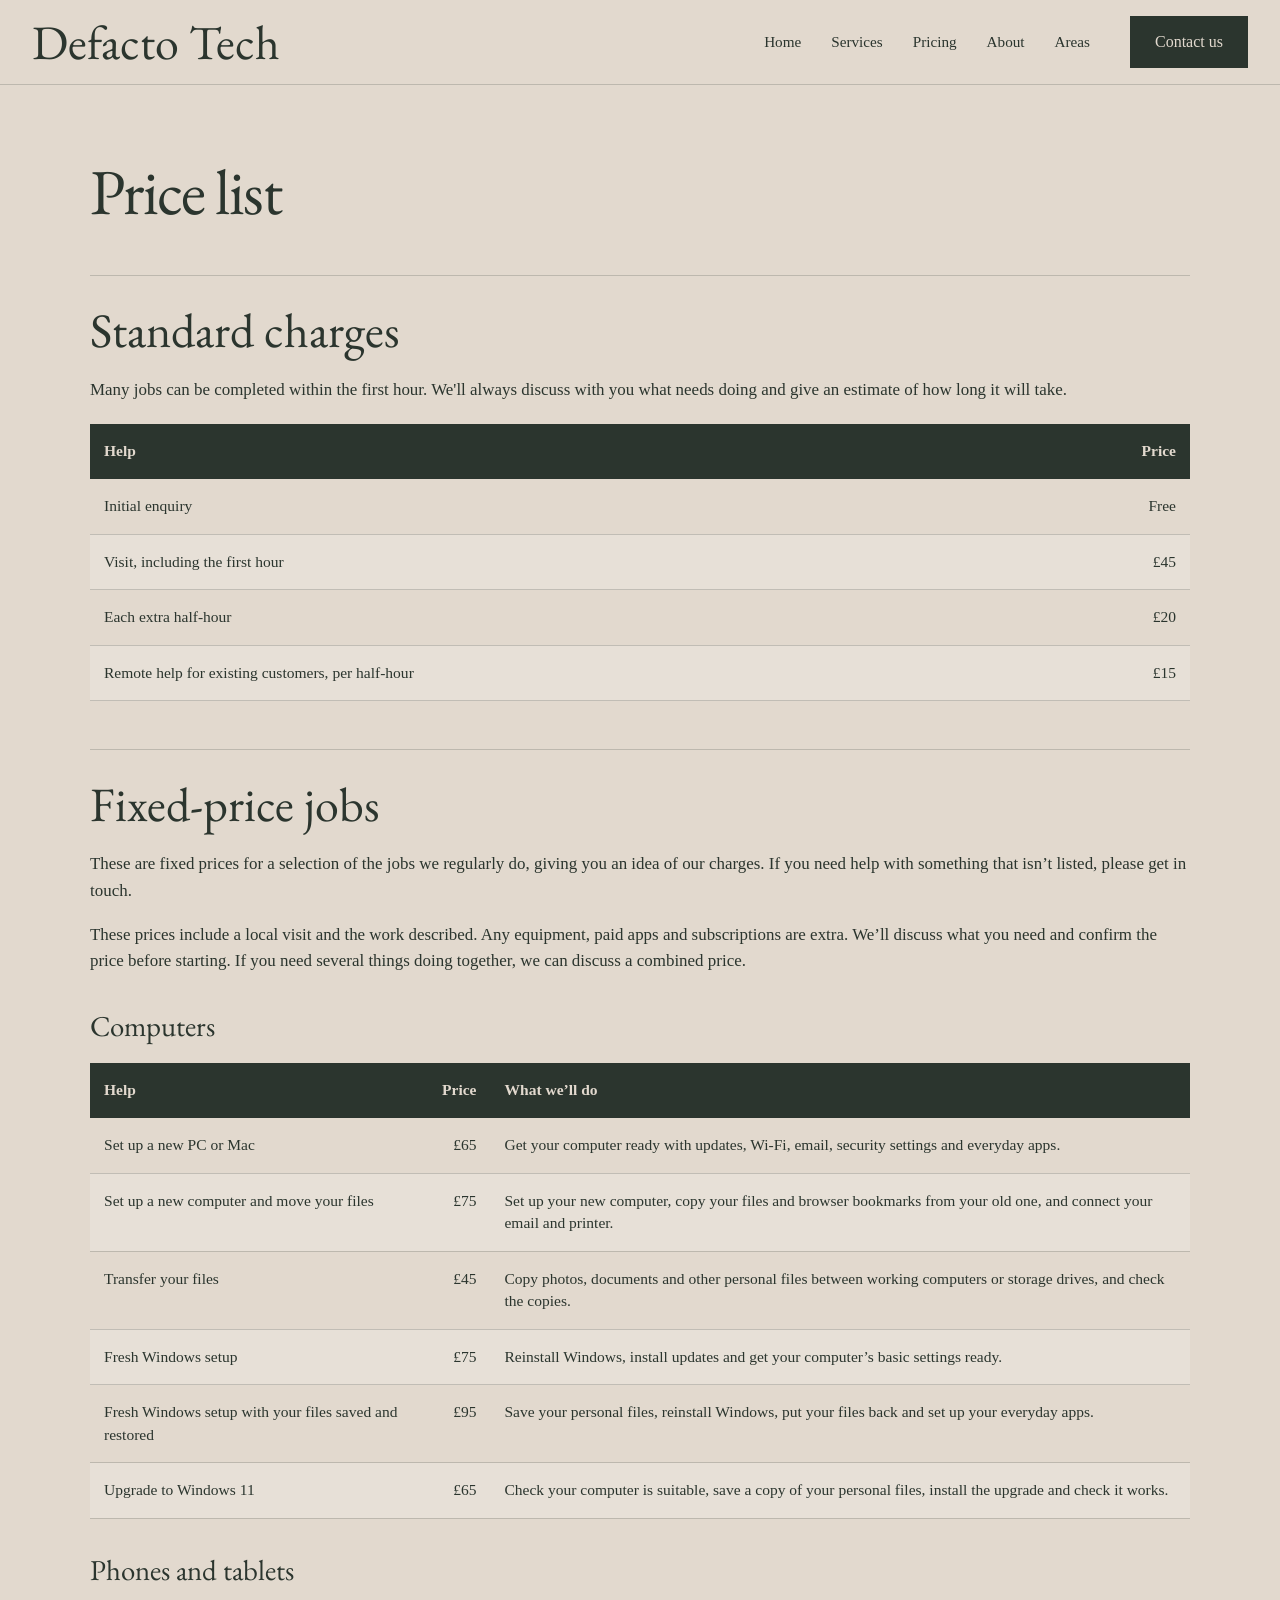
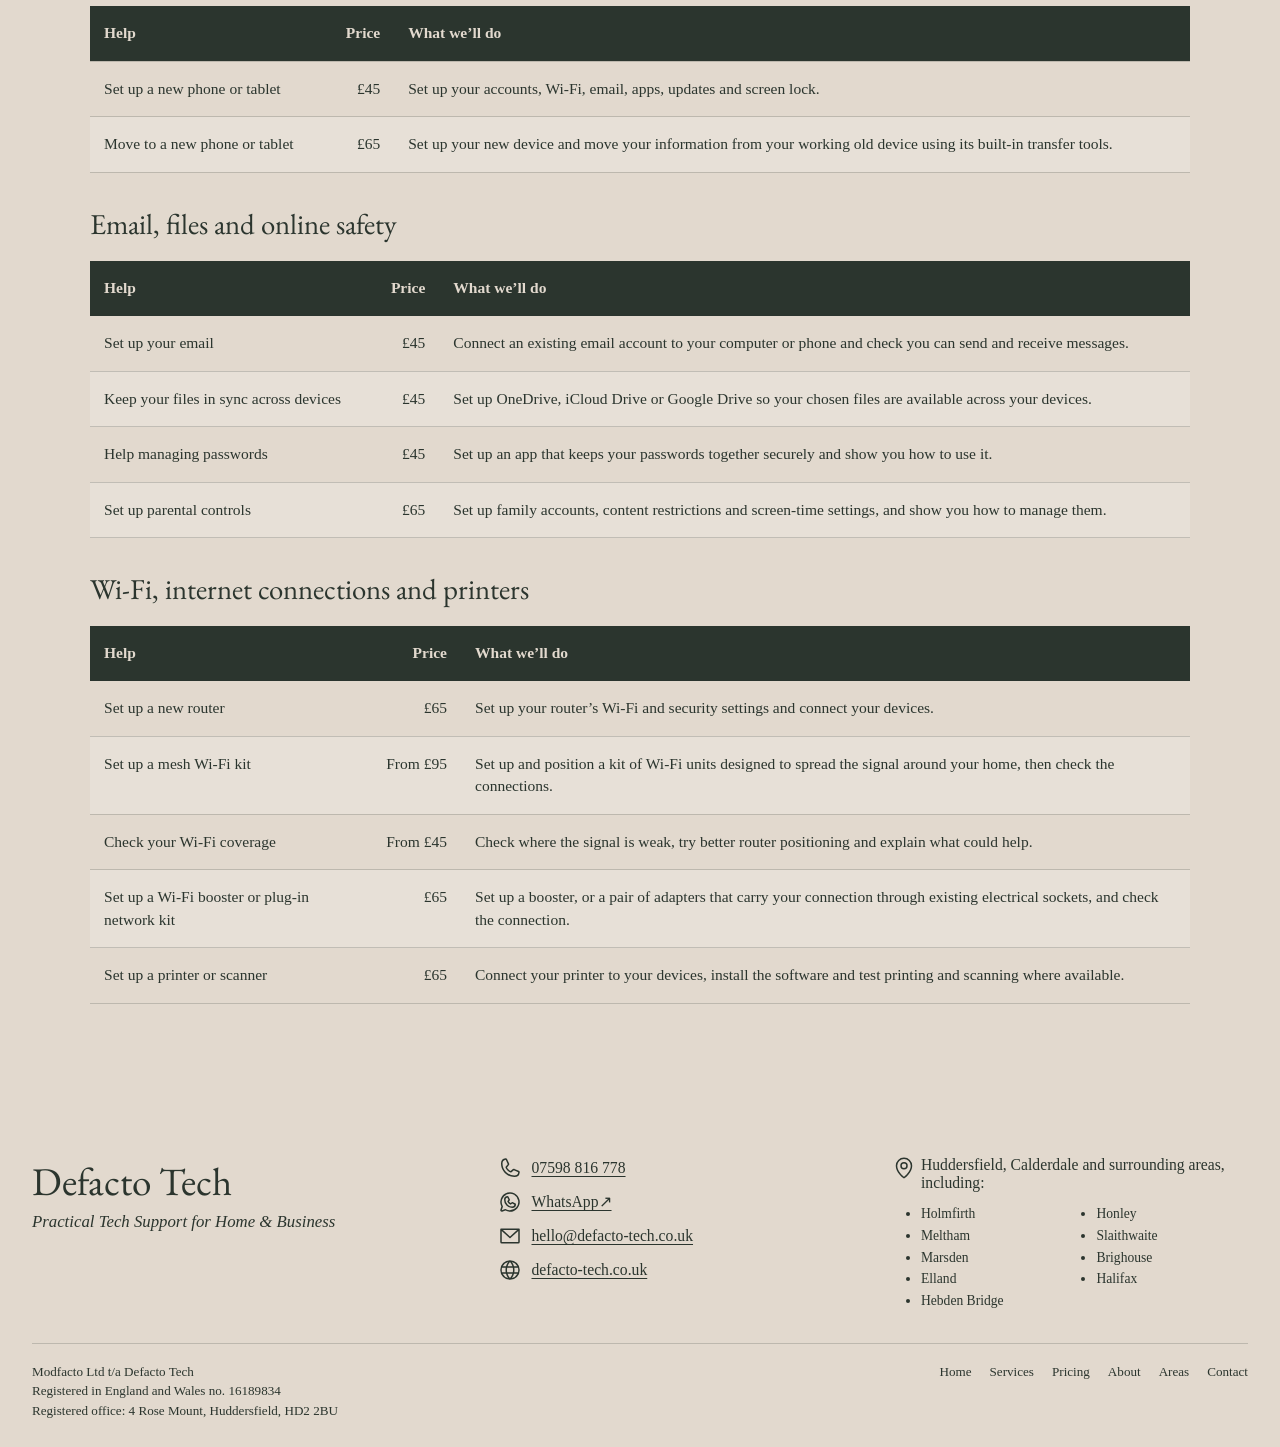
==== price-list.html @ 7c972bd9 "Build site from md/html/template, add prices" ====
<!doctype html>
<html lang="en-GB">
<head>
    <meta charset="utf-8">
    <meta name="viewport" content="width=device-width, initial-scale=1">
    <title>Defacto Tech: Prices</title>
    <link rel="stylesheet" href="css/site.css">
</head>
<body>
<header class="site-header">
            <div class="wrap header-inner">
                <a class="brand" href="index.html">Defacto Tech</a>
                <nav aria-label="Primary">
                    <a href="index.html">Home</a><a href="index.html#services">Services</a><a href="index.html#pricing">Pricing</a><a href="index.html#about">About</a><a href="#areas">Areas</a>
                </nav>
                <a class="btn primary" href="#contact">Contact us</a>
            </div>
        </header>

    <main class="section">
        <article class="wrap page-content">
<h1 id="price-list">Price list</h1>
<h2 id="standard-charges">Standard charges</h2>
<p>Many jobs can be completed within the first hour. We'll always
discuss with you what needs doing and give an estimate of how long it
will take.</p>
<table>
<thead>
<tr>
<th>Help</th>
<th style="text-align: right;">Price</th>
</tr>
</thead>
<tbody>
<tr>
<td>Initial enquiry</td>
<td style="text-align: right;">Free</td>
</tr>
<tr>
<td>Visit, including the first hour</td>
<td style="text-align: right;">£45</td>
</tr>
<tr>
<td>Each extra half-hour</td>
<td style="text-align: right;">£20</td>
</tr>
<tr>
<td>Remote help for existing customers, per half-hour</td>
<td style="text-align: right;">£15</td>
</tr>
</tbody>
</table>
<h2 id="fixed-price-jobs">Fixed-price jobs</h2>
<p>These are fixed prices for a selection of the jobs we regularly do,
giving you an idea of our charges. If you need help with something that
isn’t listed, please get in touch.</p>
<p>These prices include a local visit and the work described. Any
equipment, paid apps and subscriptions are extra. We’ll discuss what you
need and confirm the price before starting. If you need several things
doing together, we can discuss a combined price.</p>
<h3 id="computers">Computers</h3>
<table>
<thead>
<tr>
<th>Help</th>
<th style="text-align: right;">Price</th>
<th>What we’ll do</th>
</tr>
</thead>
<tbody>
<tr>
<td>Set up a new PC or Mac</td>
<td style="text-align: right;">£65</td>
<td>Get your computer ready with updates, Wi-Fi, email, security
settings and everyday apps.</td>
</tr>
<tr>
<td>Set up a new computer and move your files</td>
<td style="text-align: right;">£75</td>
<td>Set up your new computer, copy your files and browser bookmarks from
your old one, and connect your email and printer.</td>
</tr>
<tr>
<td>Transfer your files</td>
<td style="text-align: right;">£45</td>
<td>Copy photos, documents and other personal files between working
computers or storage drives, and check the copies.</td>
</tr>
<tr>
<td>Fresh Windows setup</td>
<td style="text-align: right;">£75</td>
<td>Reinstall Windows, install updates and get your computer’s basic
settings ready.</td>
</tr>
<tr>
<td>Fresh Windows setup with your files saved and restored</td>
<td style="text-align: right;">£95</td>
<td>Save your personal files, reinstall Windows, put your files back and
set up your everyday apps.</td>
</tr>
<tr>
<td>Upgrade to Windows 11</td>
<td style="text-align: right;">£65</td>
<td>Check your computer is suitable, save a copy of your personal files,
install the upgrade and check it works.</td>
</tr>
</tbody>
</table>
<h3 id="phones-and-tablets">Phones and tablets</h3>
<table>
<thead>
<tr>
<th>Help</th>
<th style="text-align: right;">Price</th>
<th>What we’ll do</th>
</tr>
</thead>
<tbody>
<tr>
<td>Set up a new phone or tablet</td>
<td style="text-align: right;">£45</td>
<td>Set up your accounts, Wi-Fi, email, apps, updates and screen
lock.</td>
</tr>
<tr>
<td>Move to a new phone or tablet</td>
<td style="text-align: right;">£65</td>
<td>Set up your new device and move your information from your working
old device using its built-in transfer tools.</td>
</tr>
</tbody>
</table>
<h3 id="email-files-and-online-safety">Email, files and online
safety</h3>
<table>
<thead>
<tr>
<th>Help</th>
<th style="text-align: right;">Price</th>
<th>What we’ll do</th>
</tr>
</thead>
<tbody>
<tr>
<td>Set up your email</td>
<td style="text-align: right;">£45</td>
<td>Connect an existing email account to your computer or phone and
check you can send and receive messages.</td>
</tr>
<tr>
<td>Keep your files in sync across devices</td>
<td style="text-align: right;">£45</td>
<td>Set up OneDrive, iCloud Drive or Google Drive so your chosen files
are available across your devices.</td>
</tr>
<tr>
<td>Help managing passwords</td>
<td style="text-align: right;">£45</td>
<td>Set up an app that keeps your passwords together securely and show
you how to use it.</td>
</tr>
<tr>
<td>Set up parental controls</td>
<td style="text-align: right;">£65</td>
<td>Set up family accounts, content restrictions and screen-time
settings, and show you how to manage them.</td>
</tr>
</tbody>
</table>
<h3 id="wi-fi-internet-connections-and-printers">Wi-Fi, internet
connections and printers</h3>
<table>
<thead>
<tr>
<th>Help</th>
<th style="text-align: right;">Price</th>
<th>What we’ll do</th>
</tr>
</thead>
<tbody>
<tr>
<td>Set up a new router</td>
<td style="text-align: right;">£65</td>
<td>Set up your router’s Wi-Fi and security settings and connect your
devices.</td>
</tr>
<tr>
<td>Set up a mesh Wi-Fi kit</td>
<td style="text-align: right;">From £95</td>
<td>Set up and position a kit of Wi-Fi units designed to spread the
signal around your home, then check the connections.</td>
</tr>
<tr>
<td>Check your Wi-Fi coverage</td>
<td style="text-align: right;">From £45</td>
<td>Check where the signal is weak, try better router positioning and
explain what could help.</td>
</tr>
<tr>
<td>Set up a Wi-Fi booster or plug-in network kit</td>
<td style="text-align: right;">£65</td>
<td>Set up a booster, or a pair of adapters that carry your connection
through existing electrical sockets, and check the connection.</td>
</tr>
<tr>
<td>Set up a printer or scanner</td>
<td style="text-align: right;">£65</td>
<td>Connect your printer to your devices, install the software and test
printing and scanning where available.</td>
</tr>
</tbody>
</table>
        </article>
    </main>

<footer class="h-card" id="contact">
            <div class="wrap">
                <div class="footer-top">
                    <div>
                        <div class="display footer-brand p-name">Defacto Tech</div>
                        <div class="footer-tagline">
                            Practical Tech Support for Home &amp; Business
                        </div>
                    </div>
                    <address class="contact-list">
                        <div>
                            <img class="icon" src="icons/phone.svg" alt="">
                            <a class="p-tel" href="tel:+447598816778">07598 816 778</a>
                        </div>
                        <div><img class="icon" src="icons/whatsapp-logo.svg" alt=""><a href="https://wa.me/447598816778">WhatsApp↗</a></div>
                        <div><img class="icon" src="icons/mail.svg" alt=""><a class="u-email" href="mailto:hello@defacto-tech.co.uk">hello@defacto-tech.co.uk</a></div>
                        <div><img class="icon" src="icons/globe.svg" alt=""><a class="u-url" href="https://defacto-tech.co.uk">defacto-tech.co.uk</a></div>
                    </address>
                    <div class="contact-list" id="areas">
                        <div>
                            <img class="icon" src="icons/map-pin.svg" alt="">
                            <span>
                                Huddersfield, Calderdale and
                                surrounding areas, including:
                            </span>
                            <ul>
                                <li>Holmfirth</li>
                                <li>Honley</li>
                                <li>Meltham</li>
                                <li>Slaithwaite</li>
                                <li>Marsden</li>
                                <li>Brighouse</li>
                                <li>Elland</li>
                                <li>Halifax</li>
                                <li>Hebden Bridge</li>
                            </ul>
                        </div>
                    </div>
                </div>
                <hr class="footer-rule">
                <div class="footer-bottom">
                    <div>
                        Modfacto Ltd t/a Defacto Tech<br>
                        Registered in England and Wales no. 16189834<br>
                        Registered office: 4 Rose Mount, Huddersfield, HD2 2BU
                    </div>
                    <nav class="footer-links" aria-label="Footer">
                        <a href="index.html">Home</a>
                        <a href="index.html#services">Services</a>
                        <a href="index.html#pricing">Pricing</a>
                        <a href="index.html#about">About</a>
                        <a href="#areas">Areas</a>
                        <a href="#contact">Contact</a>
                    </nav>
                </div>
            </div>
        </footer>
</body>
</html>
---- css/site.css ----
@font-face {
    font-family: 'EB Garamond';
    src: url('../fonts/EBGaramond-Regular.ttf') format('truetype');
    font-style: normal;
    font-weight: 400;
    font-display: swap;
}
:root {
    --cream: #e2d9ce;
    --green: #2b352e;
    --line: rgba(43,53,46,.20);
    --card: rgba(255,255,255,.18);
    --max: 1320px;
    --font-display: 'EB Garamond', Georgia, serif;
}
* { box-sizing: border-box; }
html { scroll-behavior: smooth; }
body {
    margin: 0;
    background: var(--cream);
    color: var(--green);
    font-family: Georgia, serif;
}
a { color: inherit; }
img { display:block; width:100%; height:auto; }
.wrap { width:min(calc(100% - 64px), var(--max)); margin-inline:auto; }
.display { font-family:var(--font-display); font-weight:400; }
.eyebrow { font-size:.78rem; letter-spacing:.20em; text-transform:uppercase; }
.site-header { border-bottom:1px solid var(--line); }
.header-inner { height:84px; display:flex; align-items:center; gap:40px; }
.brand { font-family:var(--font-display); font-size:3rem; text-decoration:none; margin-right:auto; }
.site-header nav { display:flex; gap:30px; font-size:.95rem; }
.site-header nav a { text-decoration:none; padding:8px 0; border-bottom:1px solid transparent; }
.site-header nav a:hover { border-color:currentColor; }
.btn { display:inline-flex; align-items:center; justify-content:center; min-height:52px; padding:0 24px; border:1px solid var(--green); text-decoration:none; font-size:1rem; }
.btn .arrow { margin-left:.65em; }
.btn.primary { background:var(--green); color:var(--cream); }
.btn.light { background:var(--cream); color:var(--green); border-color:var(--cream); }
.hero { border-bottom:1px solid var(--line); }
.hero-inner { display:grid; grid-template-columns:1.5fr 1fr; }
.hero-copy { padding:72px 30px 58px 0; }
.hero-copy h1 { font-size:clamp(3.1rem,5vw,5.6rem); line-height:.94; margin:26px 0 24px; letter-spacing:-.025em; }
.hero-copy p { font-size:1.25rem; line-height:1.52; margin:0 0 32px; }
.hero-actions { display:flex; gap:14px; flex-wrap:wrap; margin-bottom:44px; }
.audience { display:flex; gap:28px; flex-wrap:wrap; margin:0; padding:0; list-style:none; font-size:.93rem; }
.audience li { display:inline-flex; align-items:center; gap:9px; }
.hero-image { height:auto; align-self:end; padding: 72px 0 58px 0; }
.icon { width:24px; height:24px; flex:0 0 auto; }
.section { padding:72px 0; }
.section-head { display:flex; justify-content:space-between; gap:40px; align-items:end; margin-bottom:28px; }
.section h2 { font-size:3.2rem; line-height:1; margin:14px 0 0; font-weight:400; }
.section-head p { margin:8px 1px 6px; font-size:1.2rem; opacity: 0.7; }
.services { display:grid; grid-template-columns:repeat(5,1fr); gap:14px; margin:0; padding:0; list-style:none; }
.service { background:var(--card); border:1px solid rgba(43,53,46,.08); padding:24px 20px 26px; min-height:260px; }
.service .round { width:54px; height:54px; border-radius:50%; background:var(--green); color:var(--cream); display:grid; place-items:center; margin-bottom:22px; }
.service h3 { font-family:var(--font-display); font-size:1.35rem; line-height:1.05; margin:0 0 20px; font-weight:400; }
.service p { font-size:.97rem; line-height:1.45; margin:0; }
.pricing { border-top:1px solid var(--line); }
.pricing > .wrap > .eyebrow { margin-bottom:14px; }
.pricing-content {
    display:grid;
    grid-template-columns:minmax(0,1fr) minmax(0,1fr);
    gap:clamp(40px,5vw,80px);
    align-items:start;
}

.pricing-copy h2 { margin-top:0; }
.pricing-copy p { max-width:42rem; margin:0; font-size:1.06rem; line-height:1.58; }
.pricing-copy h2 + p { margin-top:24px; }
.pricing-copy p + p { margin-top:.65em; }

.pricing-rates {
    display:grid;
    grid-template-columns:1fr;
    margin:0;
    border-top:1px solid var(--line);
}

.pricing-rate {
    padding:24px 12px;
    display:grid;
    grid-template-columns:1fr auto;
    align-items:center;
    gap:24px;
    border-bottom:1px solid var(--line);
}

.pricing-rate dt {
    line-height:1.4;
}

.pricing-rate-title,
.pricing-rate-note {
    display:block;
}

.pricing-rate-title {
    font-size:1.15rem;
    font-weight:600;
    line-height:1.25;
}

.pricing-rate-note {
    margin-top:4px;
    font-size:.95rem;
    line-height:1.4;
    opacity:.7;
}

.pricing-rate dd {
    margin:0;
    font-family:var(--font-display);
    font-size:clamp(2.75rem,3.5vw,3.5rem);
    line-height:1;
    white-space:nowrap;
}

.about { border-top:1px solid var(--line); border-bottom:1px solid var(--line); }
.about-grid { display:grid; grid-template-columns:.83fr 1.12fr .82fr; gap:18px 44px; align-items:start; }
.about-grid > .eyebrow { grid-column:2; grid-row:1; }
.about-image { grid-column:1; grid-row:2; height:100%; min-height:0; object-fit:cover; object-position:center; }
.about-copy { grid-column:2; grid-row:2; }
.about-copy > h2 { line-height:.98; margin:0 0 26px; }
.about-copy p { font-size:1.06rem; line-height:1.58; margin:0; }
.about-experience { margin:0 0 36px; }
.about-experience h2 { margin:0 0 12px; font-size:1.7rem; }
.about-experience p { margin:0; font-size:1.06rem; line-height:1.58; }
.checks { grid-column:3; grid-row:2; align-self:center; border-left:1px solid var(--line); margin:0; padding-left:32px; display:grid; gap:15px; list-style:none; }
.check { display:flex; align-items:center; gap:12px; font-size:.98rem; }
.check .mark { width:23px; height:23px; border-radius:50%; background:var(--green); display:grid; place-items:center; }
.check .mark img { width:14px; height:14px; }
.cta { background:var(--green); color:var(--cream); }
.cta-inner { min-height:150px; display:grid; grid-template-columns:1fr auto; align-items:center; gap:40px; }
.cta h2 { font-family:var(--font-display); font-size:2.7rem; font-weight:400; margin:0 0 8px; }
.cta p { margin:0; font-size:1.08rem; opacity:.86; }
footer { padding:48px 0 26px; }
.footer-top { display:grid; grid-template-columns:1.2fr 1fr 1fr; gap:38px; align-items:start; }
.footer-brand { font-size:2.45rem; margin-bottom:5px; }
.footer-tagline { font-style:italic; font-size:1.05rem; }
.contact-list { display:grid; gap:10px; font-style:normal; }
.contact-list div { display:flex; gap:10px; align-items:center; font-size:.98rem; }
.contact-list a { text-underline-offset:.18em; }
.footer-rule { border:0; border-top:1px solid var(--line); margin:34px 0 18px; }
.footer-bottom { display:flex; justify-content:space-between; gap:24px; font-size:.82rem; line-height:1.5; }
.footer-links { display:flex; gap:18px; flex-wrap:wrap; }
.footer-links a { text-decoration:none; }

#areas > div {
    display: grid;
    grid-template-columns: 1.2rem minmax(0, 1fr);
    align-items: start;
}

#areas .icon {
    grid-column: 1;
    grid-row: 1 / 3;
}

#areas span {
    grid-column: 2;
}

#areas ul {
    grid-column: 2;
    display: grid;
    font-size: 0.85rem;
    grid-template-columns: repeat(2, minmax(0, 1fr));
    gap: 0.35rem 1.5rem;
    margin: 0.3rem 0 0;
    padding: 0;
}

@media (max-width: 480px) {
    #areas ul {
        grid-template-columns: 1fr 1fr;
        column-gap: 0.75rem;
    }
}


@media (max-width:1100px) {
    .services { grid-template-columns:repeat(3,1fr); }
    .about-grid { grid-template-columns:1fr 1.35fr; }
    .checks { grid-column:1/-1; grid-row:3; border-left:0; border-top:1px solid var(--line); padding:26px 0 0; grid-template-columns:repeat(2,1fr); }
}
  @media (max-width:820px) {
      .wrap { width:min(calc(100% - 36px), var(--max)); }
      .header-inner { height:auto; padding:20px 0; flex-wrap:wrap; }
      .brand { width:100%; }
      .site-header nav { order:3; width:100%; overflow:auto; gap:22px; }
      .site-header nav a { flex:0 0 auto; }
      .hero-inner { grid-template-columns:1fr; }
      .hero-copy { padding:54px 0 46px; }
      .services { grid-template-columns:repeat(2,1fr); }
      .pricing-content { grid-template-columns: 1fr; gap: 2.5rem; }
      .pricing-rate { gap: 1rem; }
      .pricing-rate dd { font-size: 2.5rem; }
      .about-grid { grid-template-columns:1fr; }
      .about-grid > .eyebrow { grid-column:1; }
      .about-image { height:auto; aspect-ratio:4/3; }
      .about-copy { grid-column:1; grid-row:3; }
      .checks { grid-column:1; grid-row:4; grid-template-columns:1fr; }
      .cta-inner { grid-template-columns:1fr; padding:38px 0; }
      .footer-top { grid-template-columns:1fr; }
      .footer-bottom { flex-direction:column; }
  }
  @media (max-width:520px) {
      .header-inner { gap:16px 20px; }
      .brand { width:auto; font-size:1.8rem; }
      .header-inner > .btn { min-height:44px; margin-left:auto; padding:0 16px; }
      .hero-copy h1 { font-size:3.35rem; }
      .section { padding:54px 0; }
      .section-head { display:block; }
      .section-head > p { margin-top:18px; }
      .services { grid-template-columns:1fr; }
      .section h2 { font-size:2.7rem; }
  }

/* Markdown content pages, including the price list. */
.page-content {
    max-width:1100px;
    font-size:1.06rem;
    line-height:1.58;
    overflow-wrap:break-word;
}
.page-content h1,
.page-content h2,
.page-content h3,
.page-content h4 {
    font-family:var(--font-display);
    font-weight:400;
    line-height:1.1;
}
.page-content h1 {
    margin:0 0 24px;
    font-size:clamp(2.6rem,5vw,4.5rem);
    letter-spacing:-.025em;
}
.page-content h2 {
    margin:48px 0 20px;
    padding-top:28px;
    border-top:1px solid var(--line);
    font-size:clamp(2rem,4vw,3rem);
}
.page-content h3 { margin:36px 0 18px; font-size:1.8rem; }
.page-content h4 { margin:24px 0 12px; font-size:1.4rem; }
.page-content p { margin:0 0 1em; }
.page-content a { text-underline-offset:.18em; }
.page-content table {
    width:100%;
    margin:20px 0 32px;
    border-collapse:collapse;
    font-size:.97rem;
    line-height:1.45;
}
.page-content thead { background:var(--green); color:var(--cream); }
.page-content th,
.page-content td {
    padding:16px 14px;
    border-bottom:1px solid var(--line);
    text-align:left;
    vertical-align:top;
}
.page-content th { font-weight:600; }
.page-content tbody tr:nth-child(even) { background:var(--card); }
.page-content td[style*="text-align: right"],
.page-content th[style*="text-align: right"] { white-space:nowrap; }

@media (max-width:700px) {
    .page-content { font-size:1rem; }
    .page-content h2 { margin-top:36px; }
    .page-content table { display:block; overflow-x:auto; font-size:.9rem; }
    .page-content th,
    .page-content td { padding:12px 8px; }
}
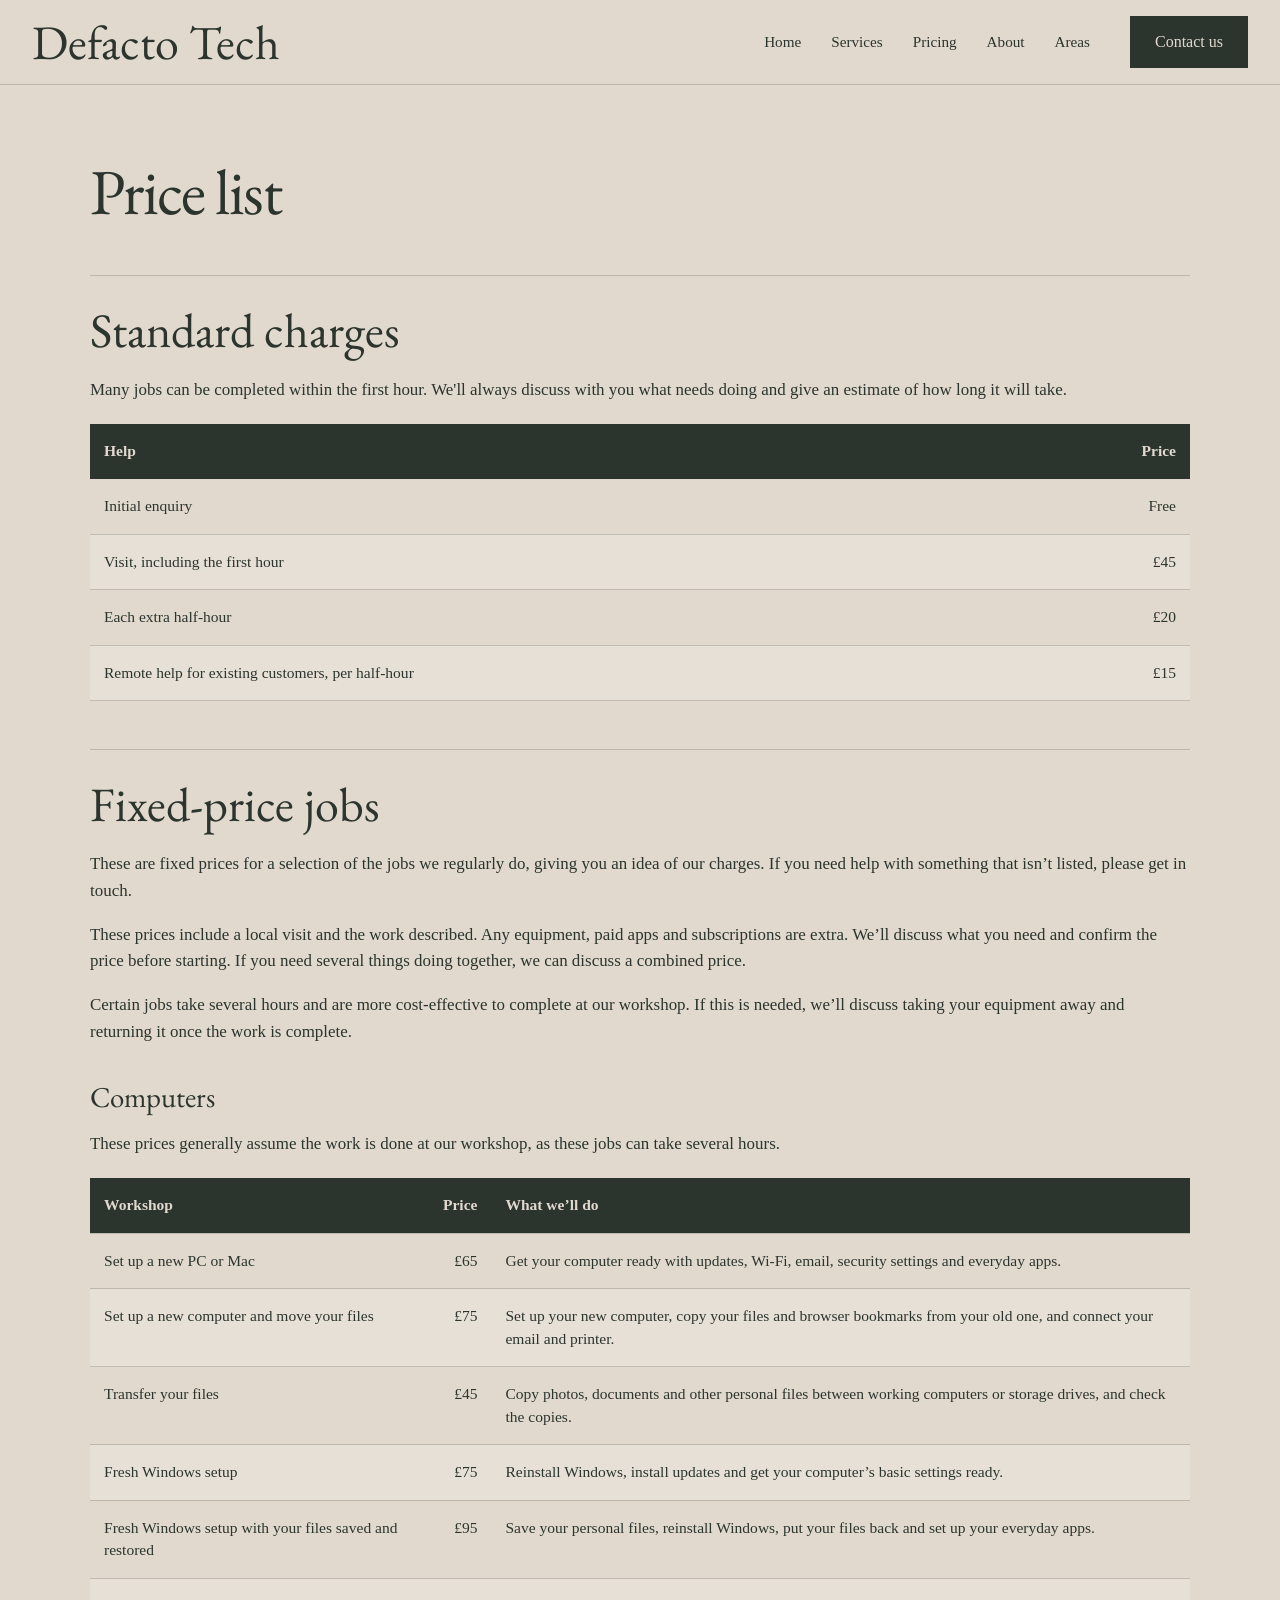
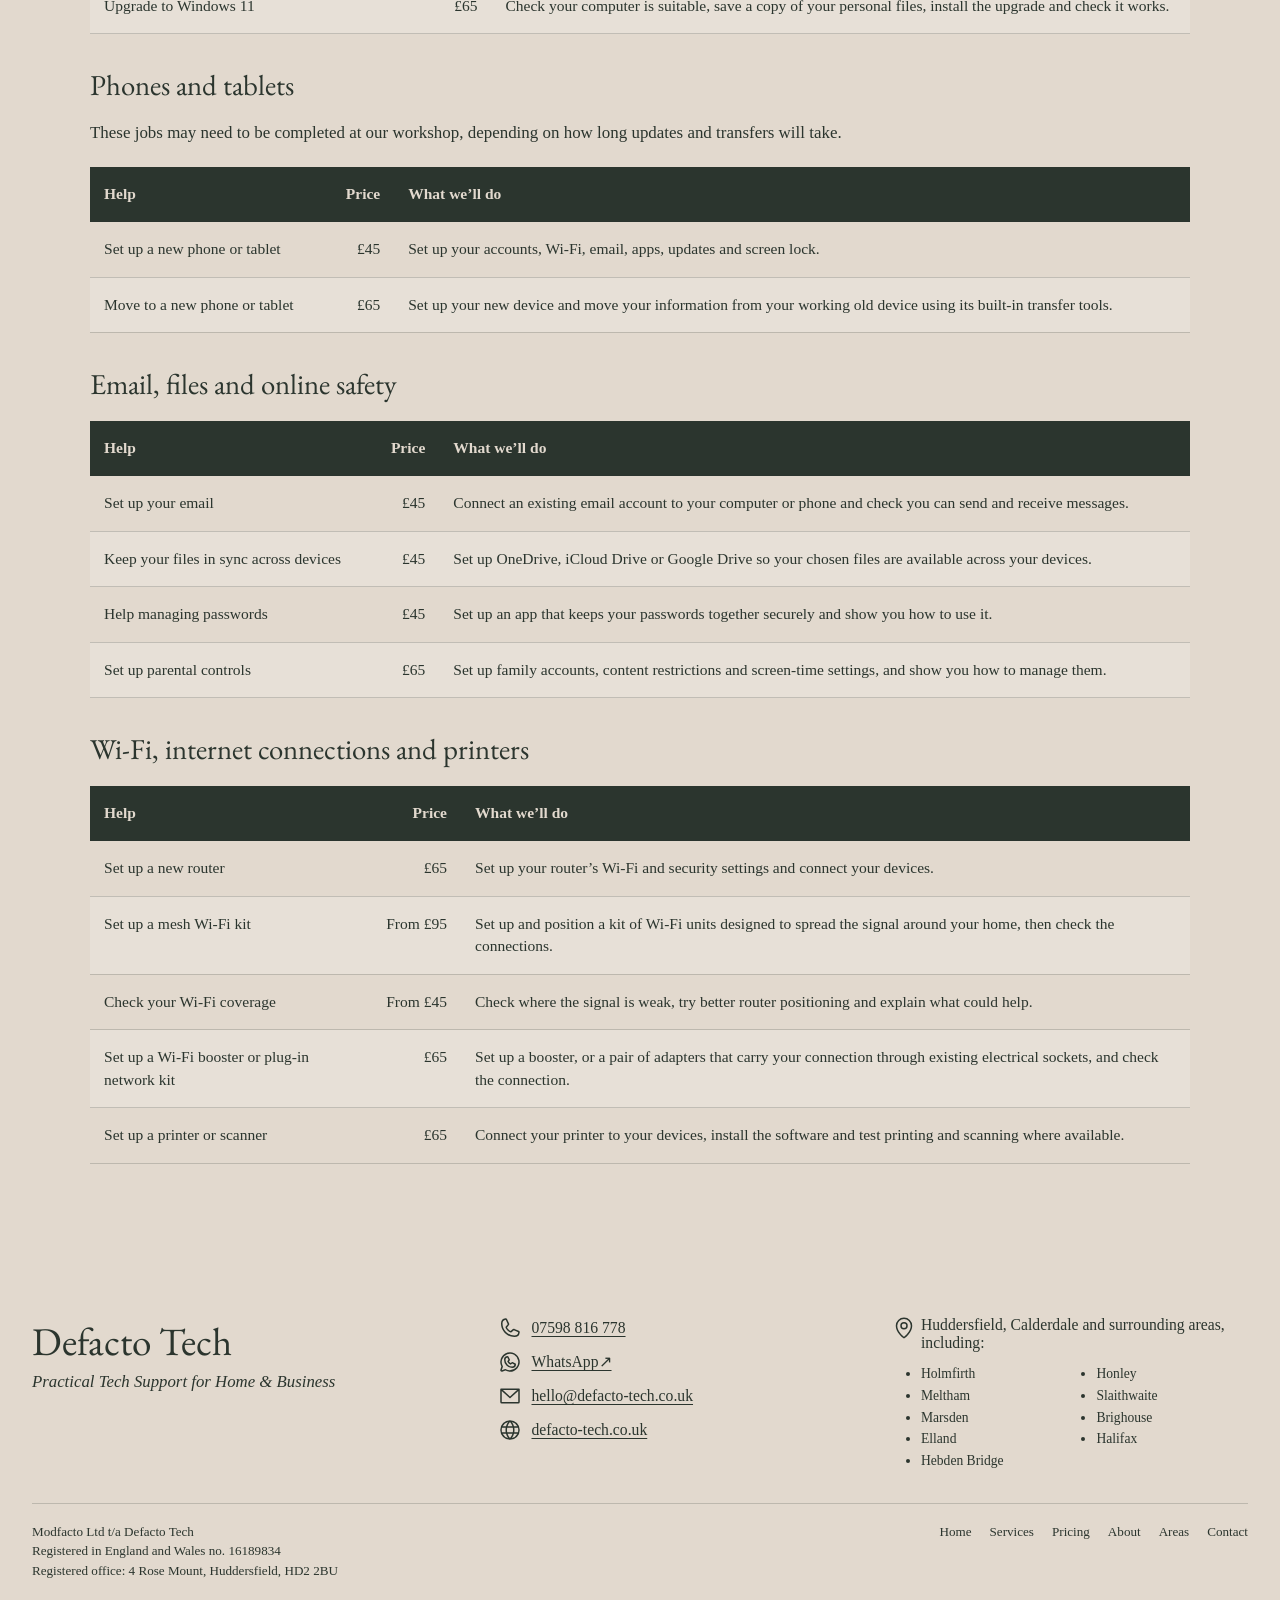
==== commit 17ed041a: "Tweak pricing wording" ====
--- a/price-list.html
+++ b/price-list.html
@@ -58,11 +58,16 @@
 equipment, paid apps and subscriptions are extra. We’ll discuss what you
 need and confirm the price before starting. If you need several things
 doing together, we can discuss a combined price.</p>
+<p>Certain jobs take several hours and are more cost-effective to
+complete at our workshop. If this is needed, we’ll discuss taking your
+equipment away and returning it once the work is complete.</p>
 <h3 id="computers">Computers</h3>
-<table>
-<thead>
-<tr>
-<th>Help</th>
+<p>These prices generally assume the work is done at our workshop, as
+these jobs can take several hours.</p>
+<table>
+<thead>
+<tr>
+<th>Workshop</th>
 <th style="text-align: right;">Price</th>
 <th>What we’ll do</th>
 </tr>
@@ -107,6 +112,8 @@
 </tbody>
 </table>
 <h3 id="phones-and-tablets">Phones and tablets</h3>
+<p>These jobs may need to be completed at our workshop, depending on how
+long updates and transfers will take.</p>
 <table>
 <thead>
 <tr>
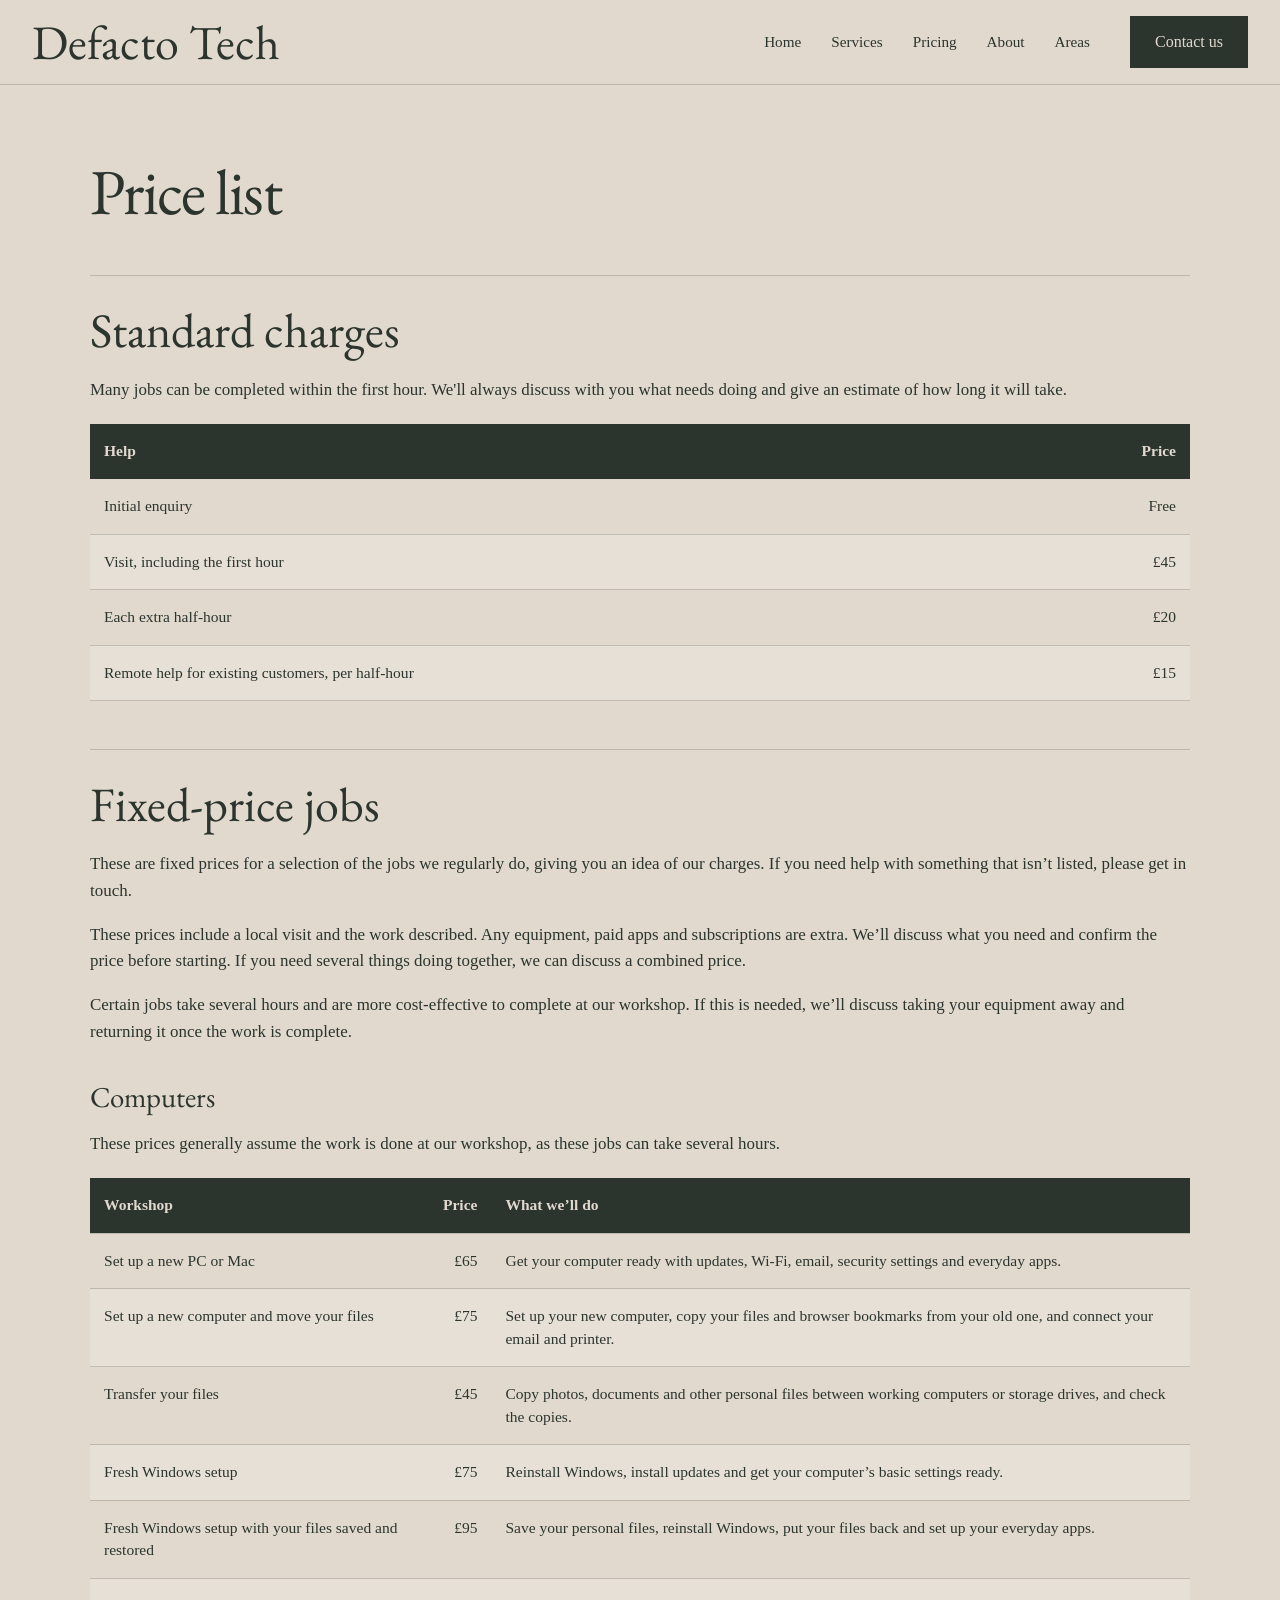
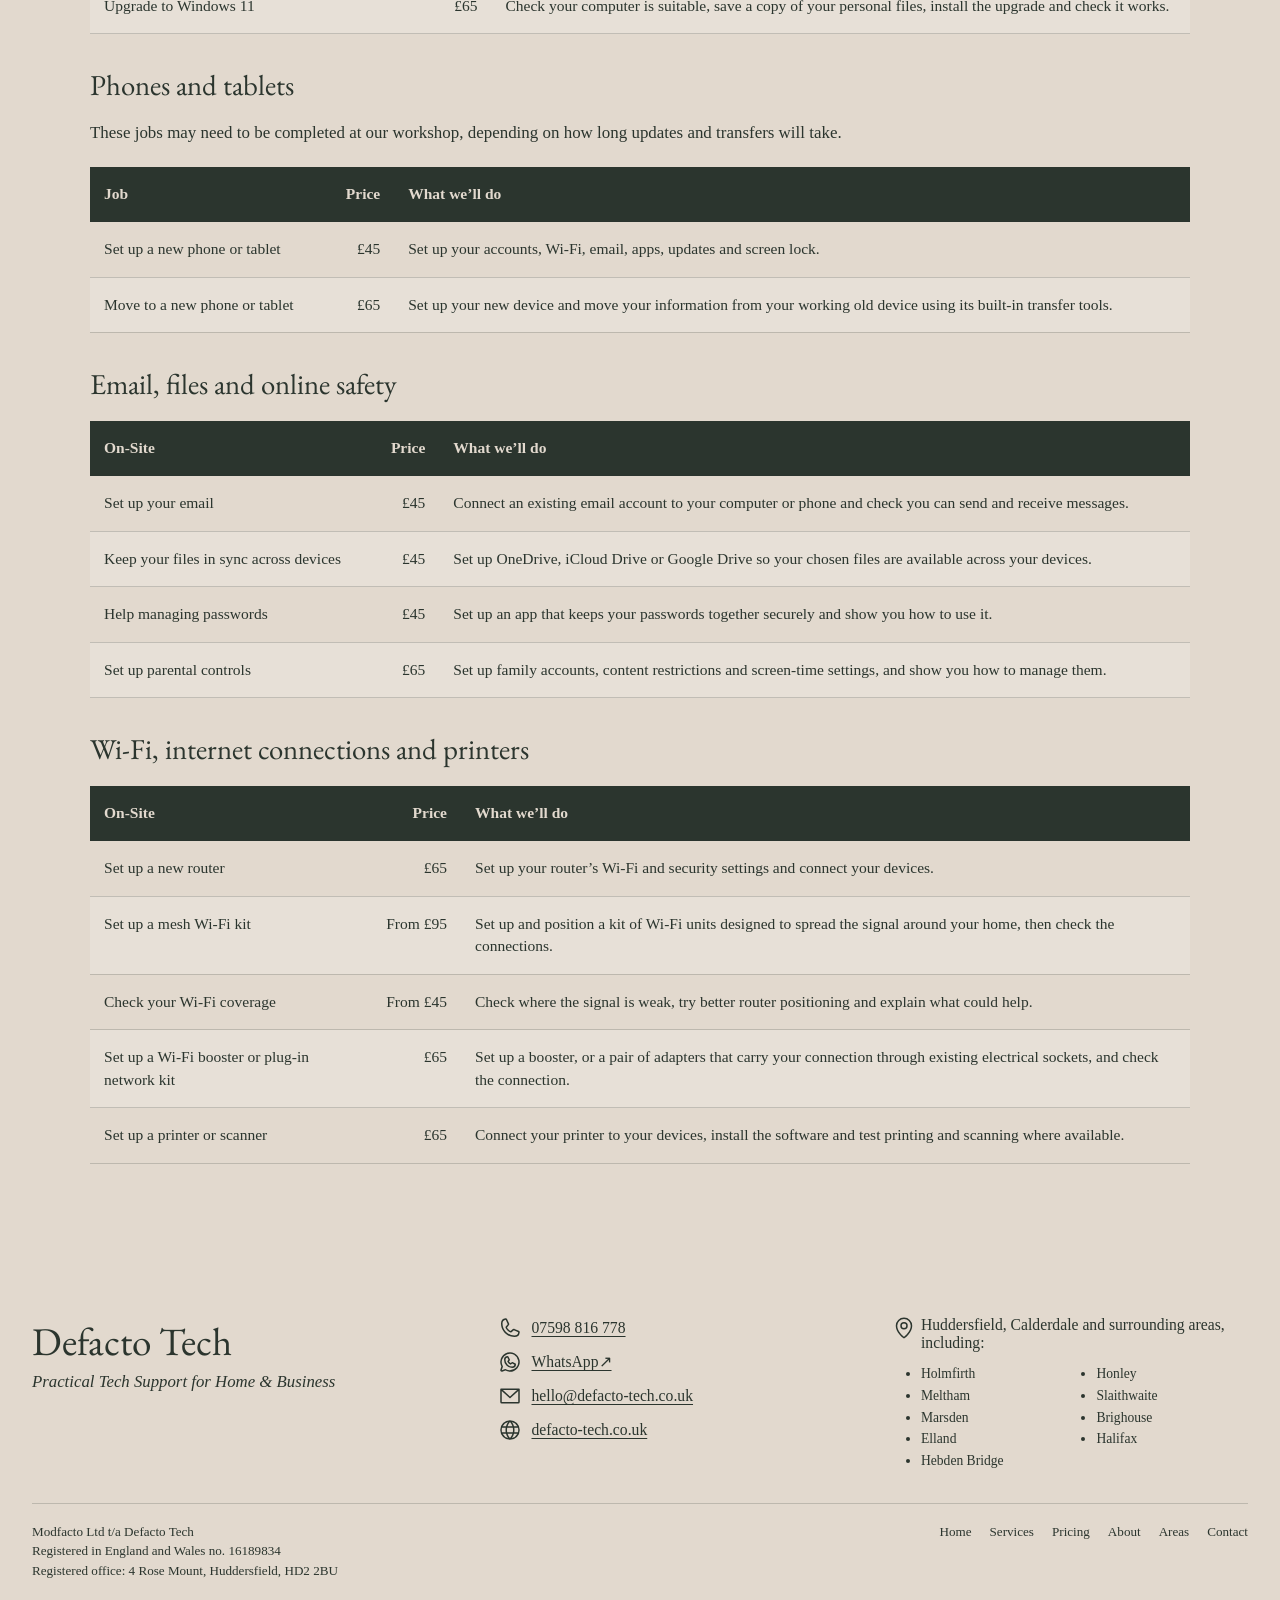
==== commit 23d6a208: "Change pricing table heading" ====
--- a/price-list.html
+++ b/price-list.html
@@ -117,7 +117,7 @@
 <table>
 <thead>
 <tr>
-<th>Help</th>
+<th>Job</th>
 <th style="text-align: right;">Price</th>
 <th>What we’ll do</th>
 </tr>
@@ -142,7 +142,7 @@
 <table>
 <thead>
 <tr>
-<th>Help</th>
+<th>On-Site</th>
 <th style="text-align: right;">Price</th>
 <th>What we’ll do</th>
 </tr>
@@ -179,7 +179,7 @@
 <table>
 <thead>
 <tr>
-<th>Help</th>
+<th>On-Site</th>
 <th style="text-align: right;">Price</th>
 <th>What we’ll do</th>
 </tr>
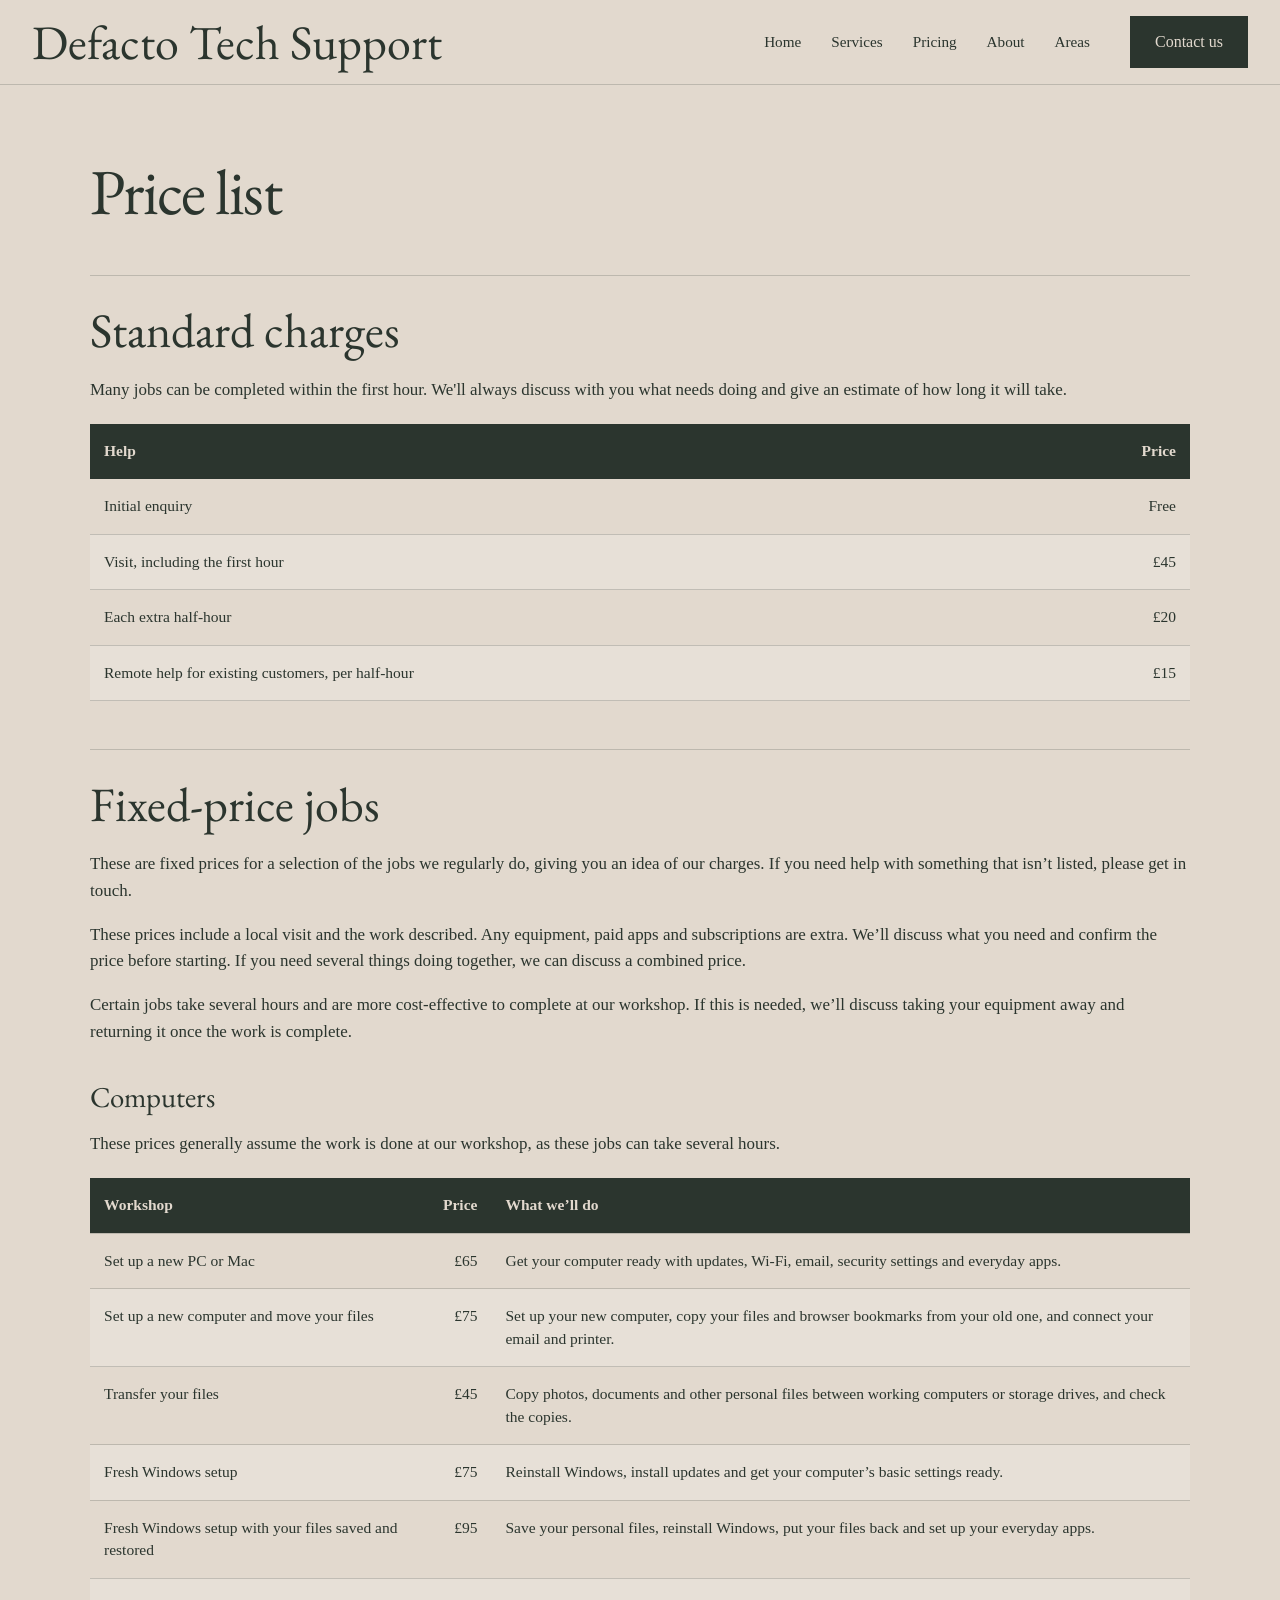
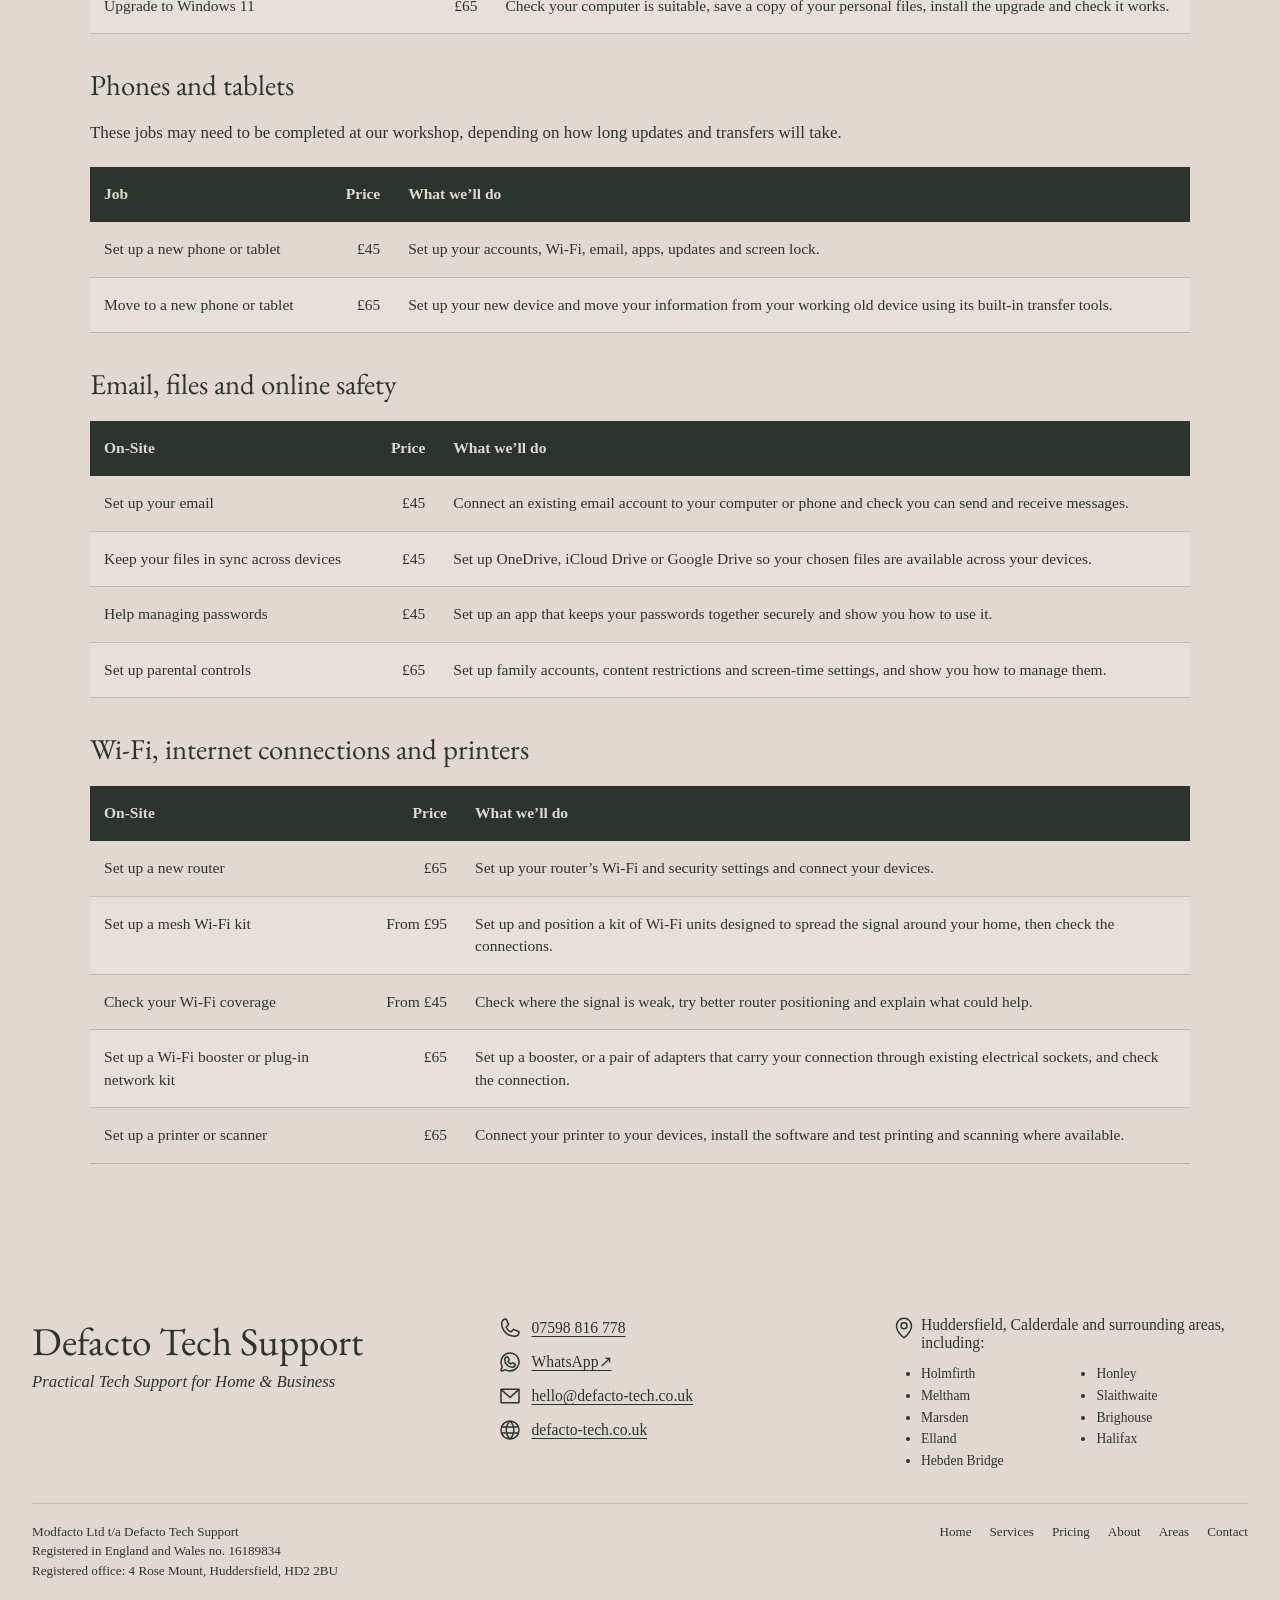
==== commit 57da0ec9: "Add Support to title" ====
--- a/price-list.html
+++ b/price-list.html
@@ -3,13 +3,13 @@
 <head>
     <meta charset="utf-8">
     <meta name="viewport" content="width=device-width, initial-scale=1">
-    <title>Defacto Tech: Prices</title>
+    <title>Defacto Tech Support: Prices</title>
     <link rel="stylesheet" href="css/site.css">
 </head>
 <body>
 <header class="site-header">
             <div class="wrap header-inner">
-                <a class="brand" href="index.html">Defacto Tech</a>
+                <a class="brand" href="index.html">Defacto Tech Support</a>
                 <nav aria-label="Primary">
                     <a href="index.html">Home</a><a href="index.html#services">Services</a><a href="index.html#pricing">Pricing</a><a href="index.html#about">About</a><a href="#areas">Areas</a>
                 </nav>
@@ -224,7 +224,9 @@
             <div class="wrap">
                 <div class="footer-top">
                     <div>
-                        <div class="display footer-brand p-name">Defacto Tech</div>
+                        <div class="display footer-brand p-name">
+                            Defacto Tech Support
+                        </div>
                         <div class="footer-tagline">
                             Practical Tech Support for Home &amp; Business
                         </div>
@@ -262,7 +264,7 @@
                 <hr class="footer-rule">
                 <div class="footer-bottom">
                     <div>
-                        Modfacto Ltd t/a Defacto Tech<br>
+                        Modfacto Ltd t/a Defacto Tech Support<br>
                         Registered in England and Wales no. 16189834<br>
                         Registered office: 4 Rose Mount, Huddersfield, HD2 2BU
                     </div>
